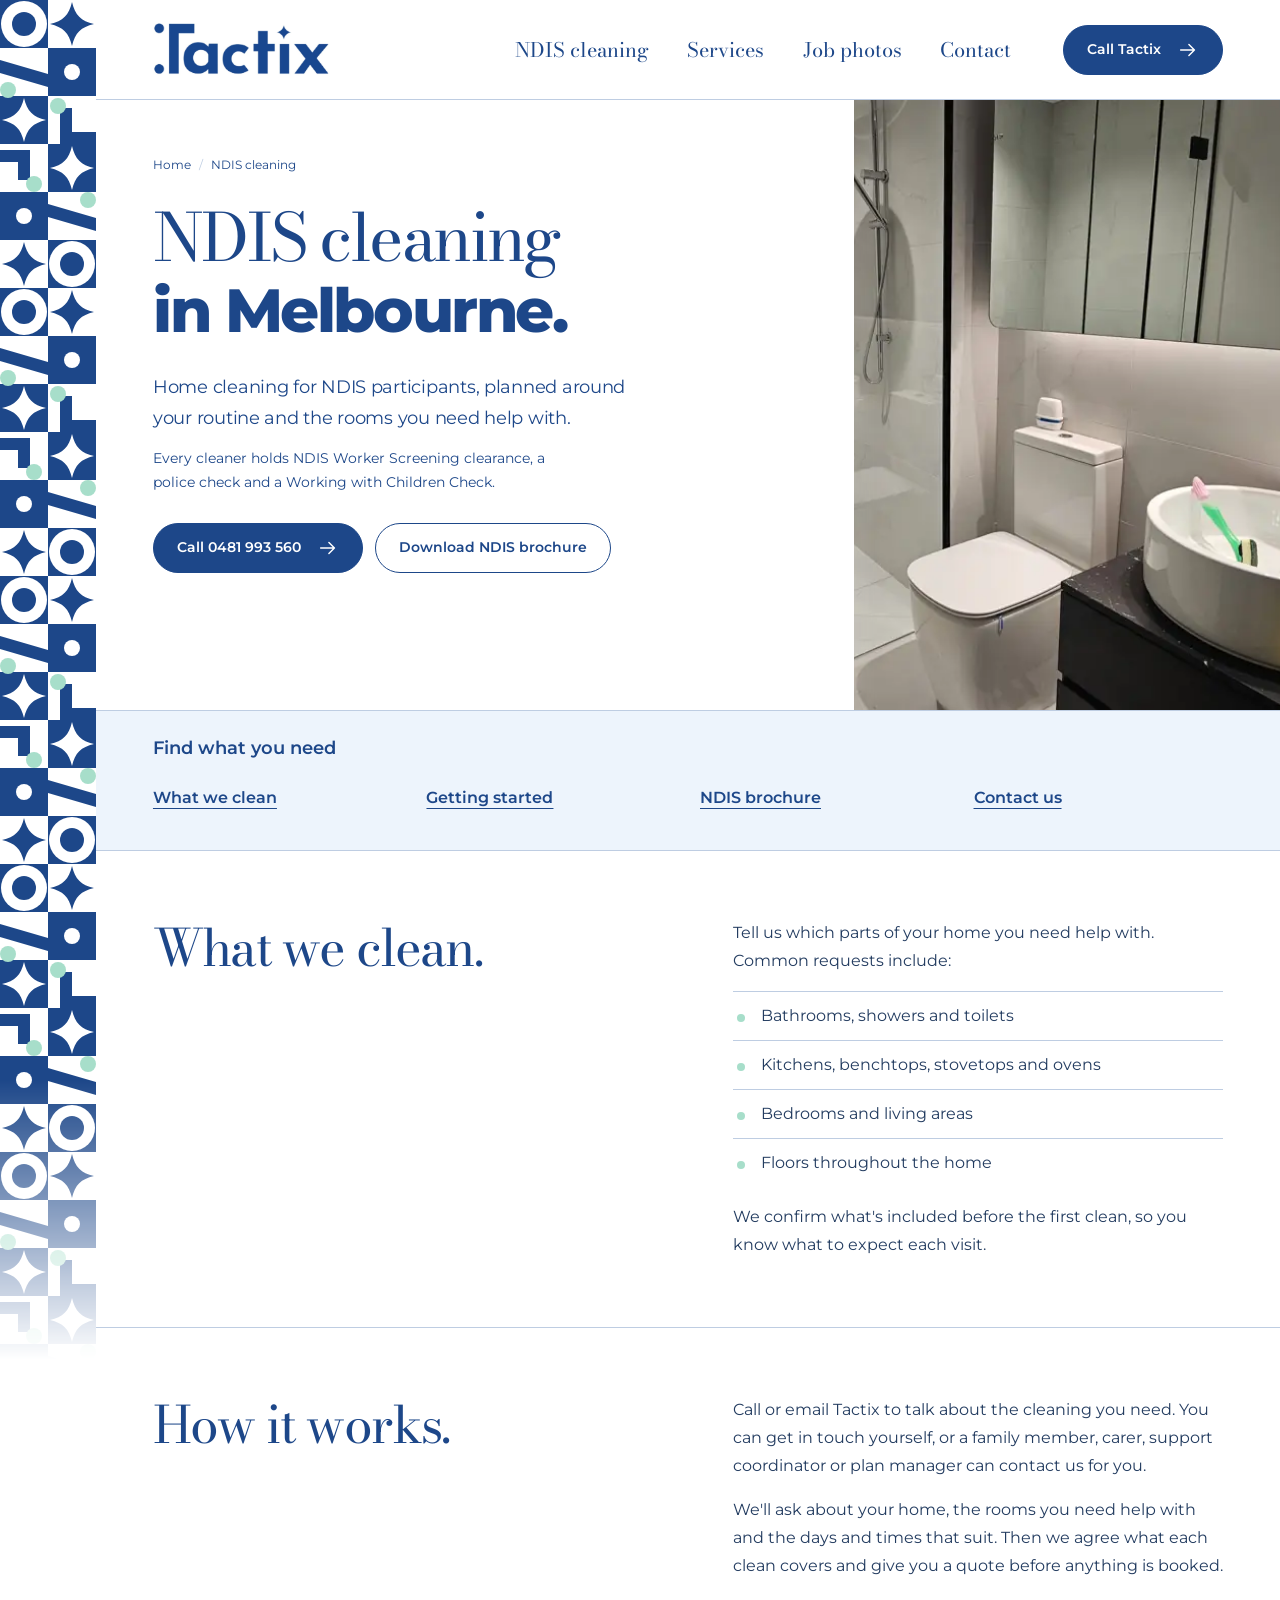
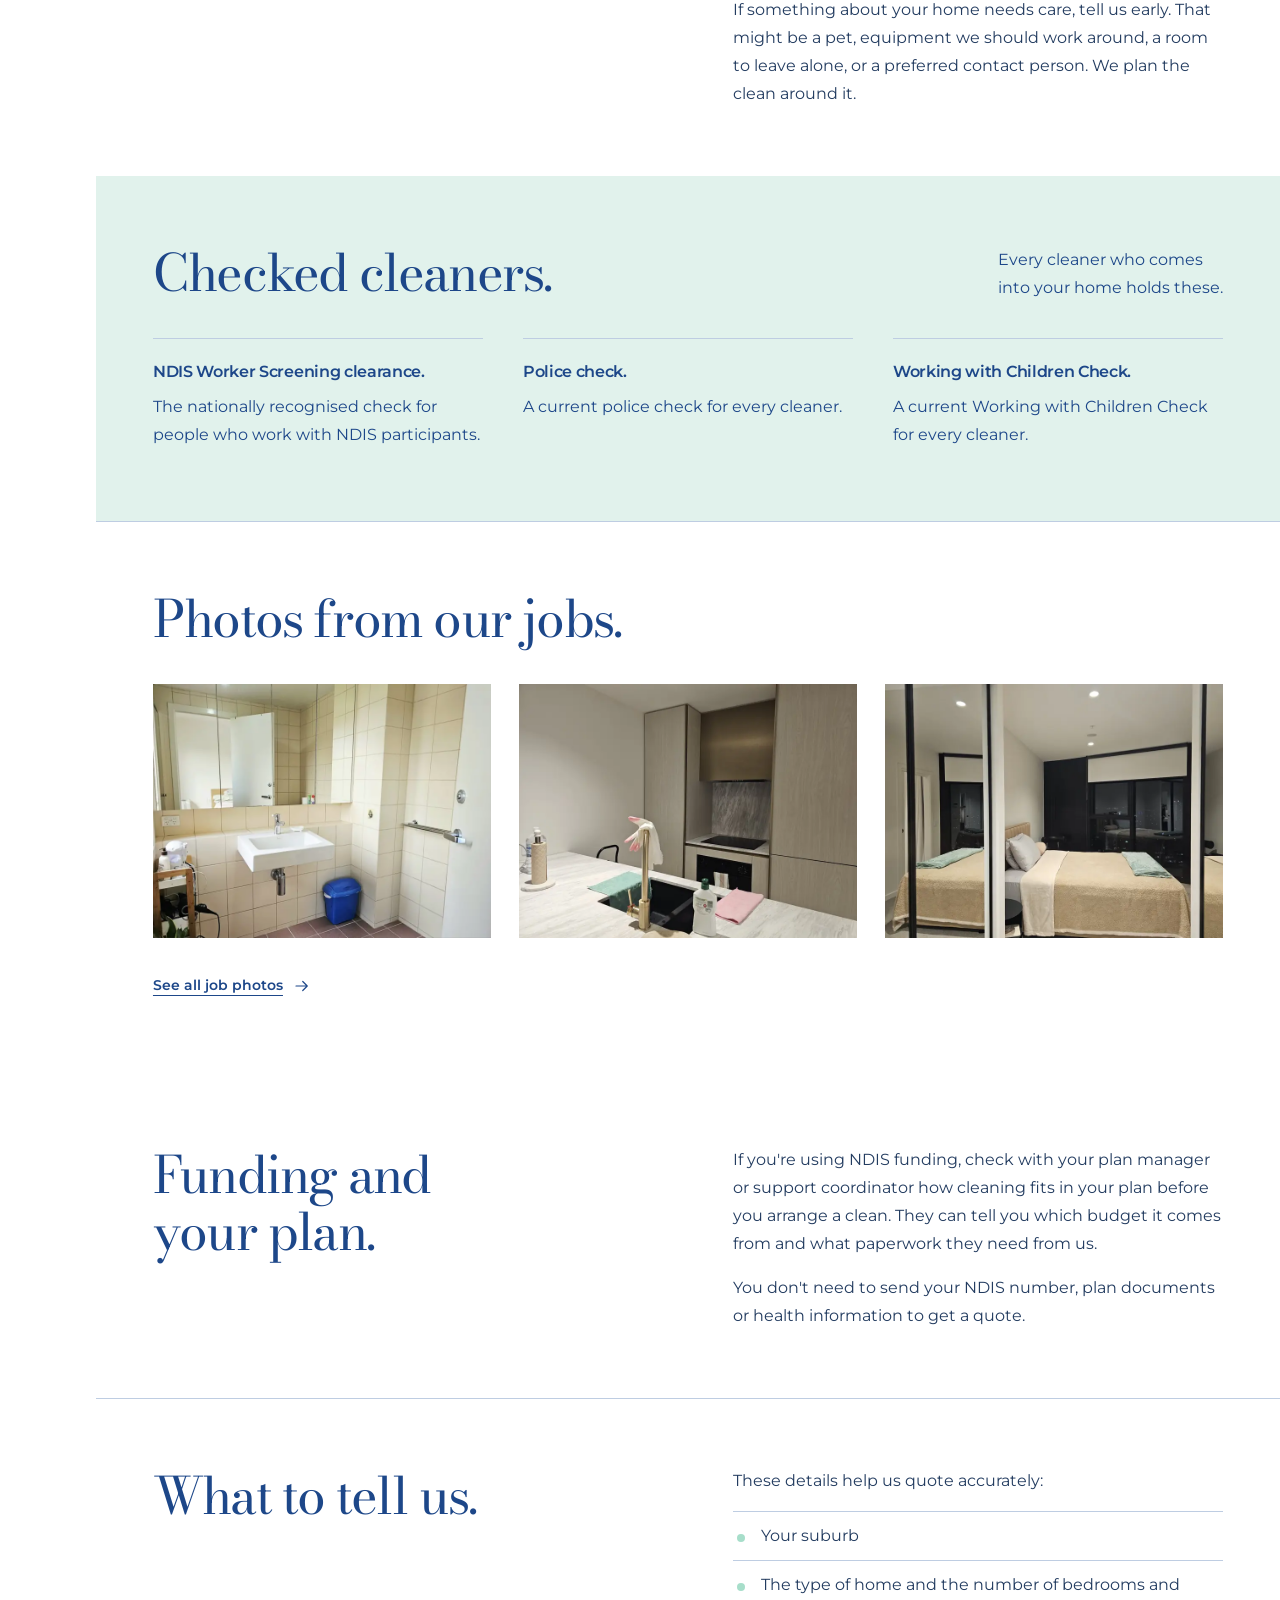
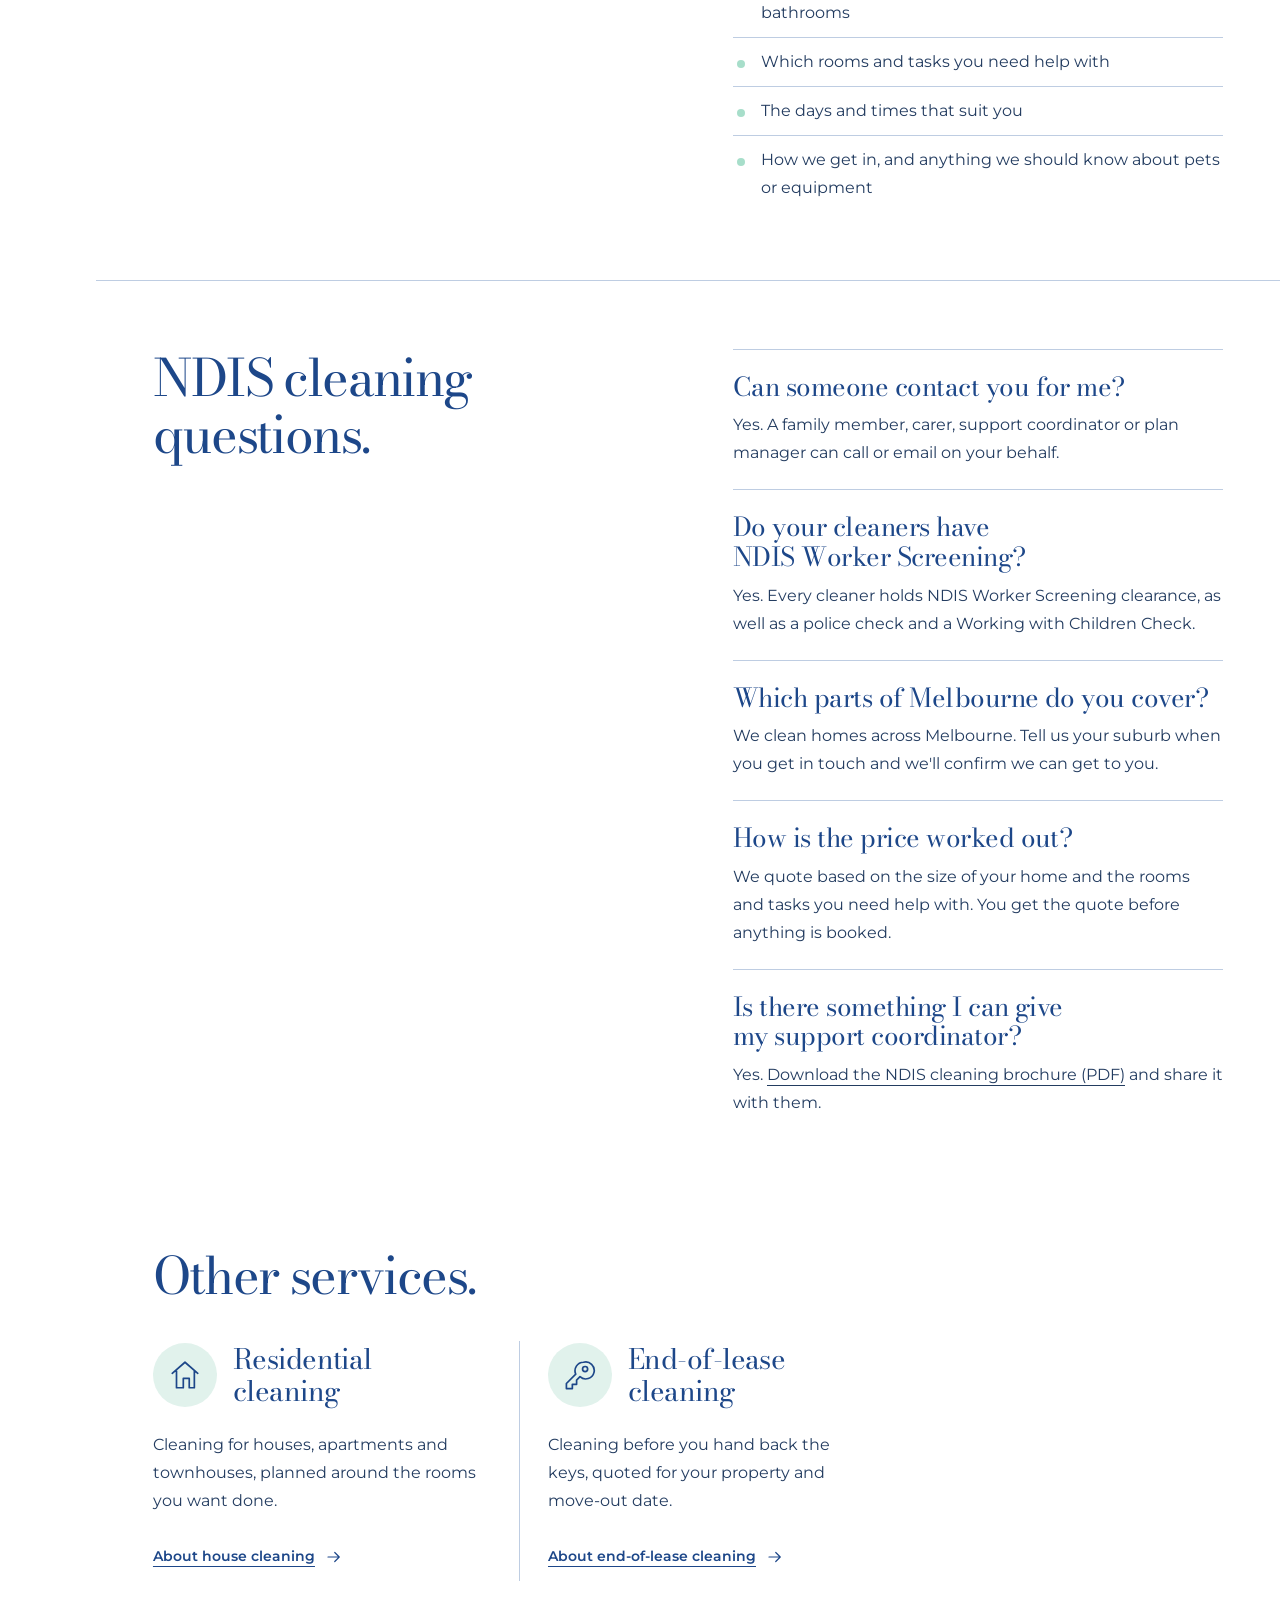
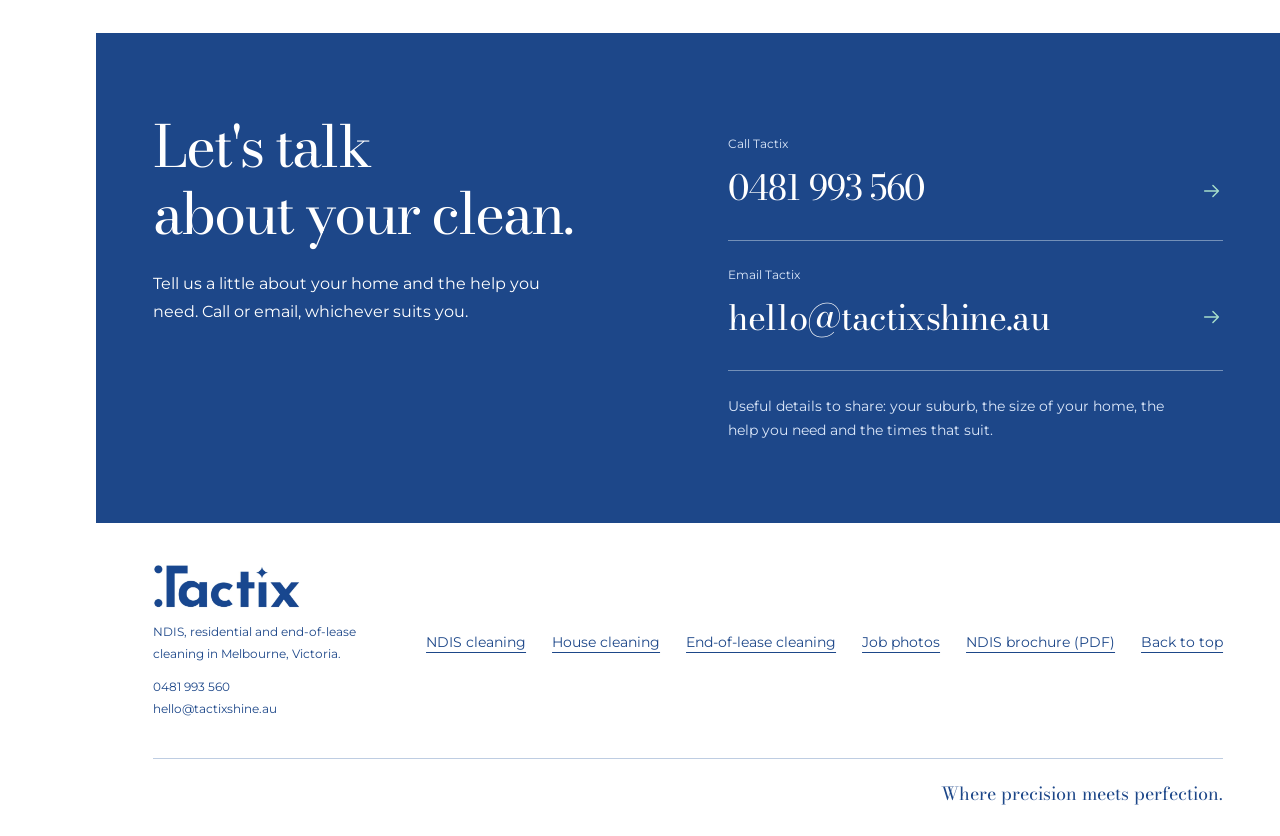
==== tactix-site/ndis-cleaning/index.html @ 80714e52 "intial commit of website build" ====
<!doctype html>
<html lang="en-AU">
<head>
  <meta charset="utf-8">
  <meta name="viewport" content="width=device-width, initial-scale=1">
  <title>NDIS cleaning services in Melbourne | Tactix</title>
  <meta name="description" content="Home cleaning for NDIS participants in Melbourne, planned around your routine. Every cleaner holds NDIS Worker Screening clearance. Call 0481 993 560.">
  <link rel="canonical" href="https://tactixshine.au/ndis-cleaning/">
  <meta name="theme-color" content="#1d4789">
  <link rel="icon" href="../assets/favicon.svg" type="image/svg+xml">
  <meta property="og:type" content="website">
  <meta property="og:site_name" content="Tactix">
  <meta property="og:locale" content="en_AU">
  <meta property="og:url" content="https://tactixshine.au/ndis-cleaning/">
  <meta property="og:title" content="NDIS cleaning services in Melbourne | Tactix">
  <meta property="og:description" content="Home cleaning for NDIS participants in Melbourne by cleaners with NDIS Worker Screening clearance.">
  <meta property="og:image" content="https://tactixshine.au/assets/og-image.jpg">
  <meta property="og:image:width" content="1200">
  <meta property="og:image:height" content="630">
  <meta property="og:image:alt" content="Bright living room with a cream sofa and a blue cushion">
  <meta name="twitter:card" content="summary_large_image">
  <link rel="stylesheet" href="../styles.css">
  <script type="application/ld+json">
  {
    "@context": "https://schema.org",
    "@graph": [
      {
        "@type": "Service",
        "@id": "https://tactixshine.au/ndis-cleaning/#service",
        "name": "NDIS cleaning",
        "serviceType": "NDIS cleaning",
        "description": "Home cleaning for NDIS participants in Melbourne, planned around the participant's routine.",
        "url": "https://tactixshine.au/ndis-cleaning/",
        "areaServed": {"@type": "City", "name": "Melbourne", "sameAs": "https://en.wikipedia.org/wiki/Melbourne"},
        "provider": {
          "@type": "LocalBusiness",
          "@id": "https://tactixshine.au/#business",
          "name": "Tactix",
          "url": "https://tactixshine.au/",
          "telephone": "+61481993560",
          "address": {"@type": "PostalAddress", "addressLocality": "Melbourne", "addressRegion": "VIC", "addressCountry": "AU"}
        }
      },
      {
        "@type": "BreadcrumbList",
        "itemListElement": [
          {"@type": "ListItem", "position": 1, "name": "Home", "item": "https://tactixshine.au/"},
          {"@type": "ListItem", "position": 2, "name": "NDIS cleaning", "item": "https://tactixshine.au/ndis-cleaning/"}
        ]
      }
    ]
  }
  </script>
</head>
<body>
  <a class="skip-link" href="#main">Skip to content</a>
  <svg class="svg-defs" xmlns="http://www.w3.org/2000/svg" aria-hidden="true">
    <symbol id="arrow" viewBox="0 0 24 24"><path d="M4 12h15m-6-6 6 6-6 6"/></symbol>
    <symbol id="home" viewBox="0 0 40 40"><path d="m5 18 15-13 15 13M10 15v20h8V24h7v11h6V15"/></symbol>
    <symbol id="key" viewBox="0 0 40 40"><path d="M24 5a10 10 0 0 0-9 14L4 30v6h7v-5h5v-5l4-4A10 10 0 1 0 24 5Z"/><circle cx="26" cy="13" r="3"/></symbol>
    <symbol id="spark" viewBox="0 0 48 48"><path d="M24 1C28 15 33 20 47 24C33 28 28 33 24 47C20 33 15 28 1 24C15 20 20 15 24 1Z"/></symbol>
  </svg>
  <div class="page-shell" id="top">
    <div class="brand-rail" aria-hidden="true"></div>
    <header class="site-header">
      <a class="brand" href="../" aria-label="Tactix home"><img src="../assets/brand-card.jpeg" alt="" width="2048" height="1262"></a>
      <nav class="site-nav" aria-label="Main navigation">
        <a href="./" aria-current="page">NDIS<span class="nav-long"> cleaning</span></a><a href="../#services">Services</a><a href="../gallery/">Job photos</a><a href="#contact">Contact</a>
      </nav>
      <a class="button header-call" href="tel:+61481993560" aria-label="Call Tactix on 0481 993 560"><span>Call<span class="call-long"> Tactix</span></span> <svg class="arrow" aria-hidden="true"><use href="#arrow"/></svg></a>
      <details class="mobile-nav">
        <summary>Menu</summary>
        <nav class="mobile-links" aria-label="Mobile navigation">
        <a href="./" aria-current="page">NDIS cleaning</a><a href="../#services">Services</a><a href="../gallery/">Job photos</a><a href="#contact">Contact</a>
      </nav>
      </details>
    </header>
    <div class="mobile-pattern" aria-hidden="true"></div>
    <main id="main" tabindex="-1">
      <section class="hero" aria-labelledby="hero-title">
        <div class="hero-copy">
          <nav class="breadcrumbs" aria-label="Breadcrumb"><ol><li><a href="../">Home</a></li><li aria-current="page">NDIS cleaning</li></ol></nav>
          <h1 id="hero-title"><span>NDIS cleaning</span><strong>in Melbourne.</strong></h1>
          <p class="hero-description">Home cleaning for NDIS participants, planned around your routine and the rooms you need help with.</p>
          <p class="hero-note">Every cleaner holds NDIS Worker Screening clearance, a police check and a Working with Children Check.</p>
          <div class="hero-actions">
            <a class="button" href="tel:+61481993560">Call 0481 993 560 <svg class="arrow" aria-hidden="true"><use href="#arrow"/></svg></a>
            <a class="button button-outline" href="tactix-ndis-cleaning-brochure.pdf" download="Tactix-NDIS-cleaning-brochure.pdf">Download NDIS brochure</a>
          </div>
        </div>
        <div class="hero-image"><img src="../assets/jobs/bathroom-shower-toilet-1600.webp" srcset="../assets/jobs/bathroom-shower-toilet-800.webp 800w, ../assets/jobs/bathroom-shower-toilet-1600.webp 1600w" sizes="(max-width: 768px) 100vw, 60vw" alt="Bathroom with a glass shower, toilet and round basin after a Tactix clean" width="1600" height="1200" fetchpriority="high"></div>
      </section>

      <nav class="page-links section-pad" aria-labelledby="page-links-title">
        <h2 id="page-links-title">Find what you need</h2>
        <ul><li><a href="#help-title">What we clean</a></li><li><a href="#how-title">Getting started</a></li><li><a href="tactix-ndis-cleaning-brochure.pdf" download="Tactix-NDIS-cleaning-brochure.pdf">NDIS brochure</a></li><li><a href="#contact">Contact us</a></li></ul>
      </nav>

      <section class="split section-pad" aria-labelledby="help-title">
        <h2 id="help-title">What we clean.</h2>
        <div class="prose">
          <p>Tell us which parts of your home you need help with. Common requests include:</p>
          <ul>
            <li>Bathrooms, showers and toilets</li>
            <li>Kitchens, benchtops, stovetops and ovens</li>
            <li>Bedrooms and living areas</li>
            <li>Floors throughout the home</li>
          </ul>
          <p>We confirm what's included before the first clean, so you know what to expect each visit.</p>
        </div>
      </section>

      <section class="split section-pad" aria-labelledby="how-title">
        <h2 id="how-title">How it works.</h2>
        <div class="prose">
          <p>Call or email Tactix to talk about the cleaning you need. You can get in touch yourself, or a family member, carer, support coordinator or plan manager can contact us for you.</p>
          <p>We'll ask about your home, the rooms you need help with and the days and times that suit. Then we agree what each clean covers and give you a quote before anything is booked.</p>
          <p>If something about your home needs care, tell us early. That might be a pet, equipment we should work around, a room to leave alone, or a preferred contact person. We plan the clean around it.</p>
        </div>
      </section>

      <section class="getting-started section-pad" aria-labelledby="checks-title">
        <div class="section-heading"><h2 id="checks-title">Checked cleaners.</h2><p>Every cleaner who comes<br class="desktop-break"> into your home holds these.</p></div>
        <ul class="steps steps-plain">
          <li><div><h3>NDIS Worker Screening clearance.</h3><p>The nationally recognised check for people who work with NDIS participants.</p></div></li>
          <li><div><h3>Police check.</h3><p>A current police check for every cleaner.</p></div></li>
          <li><div><h3>Working with Children Check.</h3><p>A current Working with Children Check for every cleaner.</p></div></li>
        </ul>
      </section>


      <section class="gallery section-pad" aria-labelledby="gallery-title">
        <h2 id="gallery-title">Photos from our jobs.</h2>
        <ul class="gallery-list">
          <li><figure><img src="../assets/jobs/bathroom-grab-rail-800.webp" alt="Bathroom basin, mirror cabinet and grab rail after a clean" width="800" height="578" loading="lazy"><figcaption class="visually-hidden">Bathroom with grab rail</figcaption></figure></li>
          <li><figure><img src="../assets/jobs/kitchen-benchtop-800.webp" alt="Kitchen benchtop, sink and cooktop after a clean" width="800" height="600" loading="lazy"><figcaption class="visually-hidden">Kitchen benchtop</figcaption></figure></li>
          <li><figure><img src="../assets/jobs/bedroom-800.webp" alt="Bedroom with a made bed and clear floor after a clean" width="800" height="600" loading="lazy"><figcaption class="visually-hidden">Bedroom</figcaption></figure></li>
        </ul>
        <a class="text-link" href="../gallery/">See all job photos <svg class="arrow" aria-hidden="true"><use href="#arrow"/></svg></a>
      </section>

      <section class="split section-pad" aria-labelledby="funding-title">
        <h2 id="funding-title">Funding and your plan.</h2>
        <div class="prose">
          <p>If you're using NDIS funding, check with your plan manager or support coordinator how cleaning fits in your plan before you arrange a clean. They can tell you which budget it comes from and what paperwork they need from us.</p>
          <p>You don't need to send your NDIS number, plan documents or health information to get a quote.</p>
        </div>
      </section>

      <section class="split section-pad" aria-labelledby="tell-title">
        <h2 id="tell-title">What to tell us.</h2>
        <div class="prose">
          <p>These details help us quote accurately:</p>
          <ul>
            <li>Your suburb</li>
            <li>The type of home and the number of bedrooms and bathrooms</li>
            <li>Which rooms and tasks you need help with</li>
            <li>The days and times that suit you</li>
            <li>How we get in, and anything we should know about pets or equipment</li>
          </ul>
        </div>
      </section>

      <section class="split section-pad" aria-labelledby="faq-title">
        <h2 id="faq-title">NDIS cleaning questions.</h2>
        <div class="approach-body">
          <div class="approach-point"><h3>Can someone contact you for me?</h3><p>Yes. A family member, carer, support coordinator or plan manager can call or email on your behalf.</p></div>
          <div class="approach-point"><h3>Do your cleaners have NDIS Worker Screening?</h3><p>Yes. Every cleaner holds NDIS Worker Screening clearance, as well as a police check and a Working with Children Check.</p></div>
          <div class="approach-point"><h3>Which parts of Melbourne do you cover?</h3><p>We clean homes across Melbourne. Tell us your suburb when you get in touch and we'll confirm we can get to you.</p></div>
          <div class="approach-point"><h3>How is the price worked out?</h3><p>We quote based on the size of your home and the rooms and tasks you need help with. You get the quote before anything is booked.</p></div>
          <div class="approach-point"><h3>Is there something I can give my support coordinator?</h3><p>Yes. <a href="tactix-ndis-cleaning-brochure.pdf">Download the NDIS cleaning brochure (PDF)</a> and share it with them.</p></div>
        </div>
      </section>

      <section class="services section-pad" aria-labelledby="other-title">
        <h2 id="other-title">Other services.</h2>
        <div class="service-list">
          <article class="service">
            <div class="service-heading"><span class="icon-disc"><svg aria-hidden="true"><use href="#home"/></svg></span><h3>Residential<br> cleaning</h3></div>
            <p>Cleaning for houses, apartments and townhouses, planned around the rooms you want done.</p>
            <a class="text-link" href="../house-cleaning/">About house cleaning <svg class="arrow" aria-hidden="true"><use href="#arrow"/></svg></a>
          </article>
          <article class="service">
            <div class="service-heading"><span class="icon-disc"><svg aria-hidden="true"><use href="#key"/></svg></span><h3>End-of-lease<br> cleaning</h3></div>
            <p>Cleaning before you hand back the keys, quoted for your property and move-out date.</p>
            <a class="text-link" href="../end-of-lease-cleaning/">About end-of-lease cleaning <svg class="arrow" aria-hidden="true"><use href="#arrow"/></svg></a>
          </article>
        </div>
      </section>

      <section class="contact section-pad" id="contact" aria-labelledby="contact-title">
        <div class="contact-copy"><h2 id="contact-title">Let's talk<br>about your clean.</h2><p>Tell us a little about your home and the help you need. Call or email, whichever suits you.</p></div>
        <div class="contact-options">
          <a class="contact-method" href="tel:+61481993560"><span>Call Tactix</span><strong>0481 993 560</strong><svg class="arrow" aria-hidden="true"><use href="#arrow"/></svg></a>
          <a class="contact-method" href="mailto:hello@tactixshine.au"><span>Email Tactix</span><strong>hello@tactixshine.au</strong><svg class="arrow" aria-hidden="true"><use href="#arrow"/></svg></a>
          <p class="contact-help">Useful details to share: your suburb, the size of your home, the help you need and the times that suit.</p>
        </div>
      </section>
    </main>
    <footer class="site-footer section-pad">
      <div><a class="brand footer-brand" href="../" aria-label="Tactix home"><img src="../assets/brand-card.jpeg" alt="" width="2048" height="1262" loading="lazy"></a><p>NDIS, residential and end-of-lease cleaning in Melbourne, Victoria.</p><p><a href="tel:+61481993560">0481 993 560</a><br><a href="mailto:hello@tactixshine.au">hello@tactixshine.au</a></p></div>
      <nav class="footer-links" aria-label="Footer"><a href="./">NDIS cleaning</a><a href="../house-cleaning/">House cleaning</a><a href="../end-of-lease-cleaning/">End-of-lease cleaning</a><a href="../gallery/">Job photos</a><a href="tactix-ndis-cleaning-brochure.pdf">NDIS brochure (PDF)</a><a href="#top">Back to top</a></nav>
      <p class="footer-signoff">Where precision meets perfection.</p>
    </footer>
  </div>
</body>
</html>
---- tactix-site/styles.css ----
@font-face{font-family:Bodoni;src:url('assets/bodoni-regular.woff2') format('woff2');font-style:normal;font-weight:400;font-display:swap}
@font-face{font-family:Montserrat;src:url('assets/montserrat-regular.woff2') format('woff2');font-style:normal;font-weight:400;font-display:swap}
@font-face{font-family:Montserrat;src:url('assets/montserrat-semibold.woff2') format('woff2');font-style:normal;font-weight:600;font-display:swap}
@font-face{font-family:Montserrat;src:url('assets/montserrat-extrabold.woff2') format('woff2');font-style:normal;font-weight:800;font-display:swap}

:root{--blue:#1d4789;--blue-dark:#12366d;--mint:#a7deca;--mint-pale:#e1f2ec;--sky:#edf4fc;--ink:#233c60;--line:#becde2;--white:#fff;--sans:Montserrat,Arial,sans-serif;--serif:Bodoni,Georgia,serif;--rail:96px;--gutter:clamp(32px,4.45vw,72px)}
*{box-sizing:border-box}
html{scroll-behavior:smooth;scrollbar-color:var(--blue) var(--sky)}
body{margin:0;background:var(--white);color:var(--blue);font-family:var(--sans);font-size:16px;line-height:1.65;-webkit-font-smoothing:antialiased}
::selection{background:var(--mint);color:var(--blue-dark)}
a{color:inherit;text-underline-offset:5px}
button,a{-webkit-tap-highlight-color:transparent}
a:focus-visible,button:focus-visible,summary:focus-visible{outline:3px solid var(--blue);outline-offset:5px}
img{display:block;max-width:100%}
h1,h2,h3,p{margin:0}
h1,h2,h3{text-wrap:balance}
h2{font-family:var(--serif);font-size:clamp(38px,4vw,58px);font-weight:400;line-height:1.13;letter-spacing:-.035em}
h3{font-family:var(--serif);font-size:28px;font-weight:400;line-height:1.14;letter-spacing:-.02em}
svg{display:block}
.svg-defs{position:absolute;width:0;height:0;overflow:hidden}
.skip-link{position:fixed;top:-100px;left:16px;z-index:10;padding:12px 20px;background:var(--blue);color:white}
.skip-link:focus{top:12px}
.page-shell{position:relative;max-width:1680px;margin-inline:auto;padding-left:var(--rail)}
.brand-rail{position:absolute;top:0;left:0;bottom:0;width:var(--rail);background:url('assets/tiles.svg') top left/96px 288px repeat-y;mask-image:linear-gradient(#000 0 1080px,transparent 1360px);pointer-events:none}
.site-header{display:flex;align-items:center;gap:32px;min-height:100px;padding:22px var(--gutter);border-bottom:1px solid var(--line)}
/* Original supplied artwork, cropped with CSS. Replace with the master SVG when available. */
.brand{position:relative;display:block;width:178px;aspect-ratio:3.36;overflow:hidden;flex:none;background:white}
.brand img{position:absolute;width:193.2%;max-width:none;height:auto;left:-35.8%;top:-57.1%}
.site-nav{display:flex;align-items:center;justify-content:center;gap:clamp(20px,3vw,48px);margin-left:auto}
.site-nav a{font-family:var(--serif);font-size:20px;text-decoration:none;white-space:nowrap;padding-block:8px}
.site-nav a:hover,.footer-links a:hover{text-decoration:underline}
.button{min-height:52px;display:inline-flex;align-items:center;justify-content:center;gap:16px;padding:13px 23px;border:1px solid var(--blue);border-radius:40px;color:var(--white);background:var(--blue);font-size:13px;line-height:1.4;font-weight:600;text-decoration:none;transition:background-color .18s,color .18s}
.button:hover{background:var(--blue-dark);border-color:var(--blue-dark)}
.button-outline{background:white;color:var(--blue)}
.button-outline:hover{background:var(--sky);color:var(--blue)}
.header-call{margin-left:20px;min-width:150px}
.arrow{height:22px;width:22px;fill:none;stroke:currentColor;stroke-width:1.6;stroke-linecap:round;stroke-linejoin:round;flex:none}
.mobile-pattern,.mobile-nav{display:none}
.hero{position:relative;min-height:610px;border-bottom:1px solid var(--line);isolation:isolate;overflow:hidden}
.hero-copy{position:relative;z-index:1;padding:55px 0 57px var(--gutter);width:64%;}
.hero h1{font-family:var(--serif);font-weight:400;font-size:clamp(52px,5.15vw,76px);line-height:1.06;letter-spacing:-.04em}
.hero h1 span{display:block;white-space:nowrap}
.hero h1 strong{display:block;font-family:var(--sans);font-size:.92em;font-weight:800;line-height:1.06;letter-spacing:-.04em;margin-top:5px}
.hero-description{font-family:var(--serif);font-size:26px;line-height:1.3;max-width:440px;margin-top:30px;letter-spacing:-.015em}
.hero h1 .kicker{font-family:var(--sans);font-size:13px;font-weight:600;line-height:1.5;letter-spacing:0;white-space:normal;margin-bottom:20px}
.breadcrumbs{font-size:12px;margin-bottom:28px}
.breadcrumbs ol{display:flex;flex-wrap:wrap;gap:8px;list-style:none;margin:0;padding:0}
.breadcrumbs li+li:before{content:"/";margin-right:8px;color:var(--line)}
.breadcrumbs a{text-decoration:none}.breadcrumbs a:hover{text-decoration:underline}
.hero-note{font-size:12px;font-weight:600;margin-top:14px;max-width:48ch}
.hero-actions{display:flex;flex-wrap:wrap;gap:12px;margin-top:28px}
.hero-image{position:absolute;inset:0 0 0 auto;width:60%;z-index:-1;mask-image:linear-gradient(to right,transparent 0%,#000 43%)}
.hero-image img{height:100%;width:100%;object-fit:cover;object-position:65% center}
.section-pad{padding:68px var(--gutter)}
section[id]{scroll-margin-top:28px}
.services{background:white;padding-top:40px;padding-bottom:52px}
.service-list{display:grid;grid-template-columns:repeat(3,minmax(0,1fr));margin-top:36px;gap:28px}
.service+.service{border-left:1px solid var(--line);padding-left:28px}
.service-heading{display:flex;align-items:center;gap:16px;min-height:68px;margin-bottom:22px}
.icon-disc{display:grid;place-items:center;flex:none;width:64px;height:64px;border-radius:50%;background:var(--mint-pale)}
.icon-disc svg{width:34px;height:34px;fill:none;stroke:var(--blue);stroke-width:2;stroke-linejoin:round;stroke-linecap:round}
.service p{font-size:14px;line-height:1.7;color:var(--ink);max-width:32ch}
.text-link{display:inline-flex;align-items:center;gap:10px;min-height:44px;margin-top:18px;font-size:12px;font-weight:600;text-decoration:none}
.text-link:hover{text-decoration:underline}
.text-link .arrow{width:18px}
.gallery{border-top:1px solid var(--line)}
.gallery-list{display:grid;grid-template-columns:repeat(3,minmax(0,1fr));gap:28px;margin:36px 0 0;padding:0;list-style:none}
.gallery-list figure{margin:0}
.gallery-list img{width:100%;height:auto;aspect-ratio:4/3;object-fit:cover;background:var(--sky)}
.gallery .text-link{margin-top:24px}
.page-intro{border-bottom:1px solid var(--line)}
.page-intro h1{font:400 clamp(44px,5vw,72px)/1.06 var(--serif);letter-spacing:-.04em}
.page-intro p{font:400 clamp(20px,1.8vw,26px)/1.35 var(--serif);max-width:36ch;margin-top:24px}
.gallery-group+.gallery-group{border-top:1px solid var(--line)}
.eyebrow{font:600 11px/1.5 var(--sans);letter-spacing:.09em;text-transform:uppercase;margin-bottom:16px}
.work-heading{display:block}
.work-heading h2{max-width:none}
.work-selection{grid-template-columns:7fr 5fr;gap:64px 44px;margin-top:44px}
.work-selection>li:nth-child(2){padding-top:100px}
.work-selection>li:nth-child(2) img{aspect-ratio:1/1}
.work-selection>li:last-child{grid-column:1/-1}
.work-selection>li:last-child figure{display:block}
.work-selection>li:last-child img{height:auto;aspect-ratio:16/9}
.work-footer{display:flex;justify-content:space-between;align-items:center;gap:32px;border-bottom:1px solid var(--line);padding:24px 0}
.work-footer .text-link{margin:0;flex:none}
.page-intro .eyebrow{font:600 11px/1.5 var(--sans);margin-top:0;max-width:none}
.gallery-jump{display:flex;flex-wrap:wrap;gap:12px 40px;padding:16px var(--gutter);background:var(--sky)}
.gallery-jump a{display:inline-flex;align-items:center;min-height:44px;font-size:13px;font-weight:600;text-decoration:none}
.gallery-jump a:hover{text-decoration:underline}
.gallery-featured>li:first-child{grid-column:span 2;grid-row:span 2}
.gallery-featured>li:first-child figure{height:100%;display:grid;grid-template-rows:minmax(0,1fr)}
.gallery-featured>li:first-child img{min-height:0}
.gallery-featured>li:first-child img{height:100%;aspect-ratio:auto}
.gallery-extra{grid-template-columns:repeat(auto-fit,minmax(180px,1fr));margin-top:28px}
.gallery-extra>li:only-child{max-width:440px}
.brochure{display:flex;align-items:center;justify-content:space-between;gap:24px;padding-block:28px;background:#f0f6f3}
.brochure h2{font-size:30px;line-height:1.3;max-width:28ch}
.brochure-download{flex:none}
.visually-hidden{position:absolute;width:1px;height:1px;padding:0;margin:-1px;overflow:hidden;clip-path:inset(50%);white-space:nowrap;border:0}
.brand-statement{display:flex;justify-content:flex-end;align-items:center;gap:28px;background:var(--sky);padding:26px var(--gutter);font-family:var(--serif);font-size:25px;line-height:1.3}
.brand-statement:before{content:"";height:1px;width:88px;background:var(--blue);margin-right:4px}
.brand-statement svg{width:32px;height:32px;fill:var(--blue);flex:none}
.approach,.split{display:grid;grid-template-columns:1fr 1fr;gap:90px}
.approach{padding-top:104px;padding-bottom:96px}
.split+.split{border-top:1px solid var(--line)}
.prose p,.prose li{font-size:16px;line-height:1.8;color:var(--ink);max-width:60ch}
.prose p+p,.prose p+ul,.prose ul+p{margin-top:16px}
.prose ul{margin:0;padding:0;list-style:none}
.prose li{position:relative;padding:10px 0 10px 28px;border-top:1px solid var(--line)}
.prose li:before{content:"";position:absolute;left:4px;top:22px;width:8px;height:8px;border-radius:50%;background:var(--mint)}
.prose a{font-weight:600}
.prose .small{font-size:13px}
.approach h2{font-size:clamp(40px,4.4vw,64px)}
.serif-lead{margin-top:27px;font:400 25px/1.4 var(--serif)}
.approach-lead{font-size:17px;line-height:1.8;max-width:48ch;color:var(--ink);margin-bottom:32px}
.approach-point{border-top:1px solid var(--line);padding-block:22px}
.approach-point h3{font-size:26px;margin-bottom:10px}
.approach-point p{font-size:14px;color:var(--ink);max-width:52ch}
.getting-started{background:var(--mint-pale);padding-block:68px 72px}
.section-heading{display:flex;align-items:flex-end;gap:60px;justify-content:space-between}
.section-heading h2{max-width:650px}
.section-heading>p{font-size:13px;flex:none;line-height:1.8}
.steps{list-style:none;display:grid;grid-template-columns:repeat(3,minmax(0,1fr));padding:0;margin:46px 0 0;gap:40px}
.steps li{border-top:1px solid var(--line);padding-top:22px}
.step-number{display:block;font:400 28px/1 var(--serif);margin-bottom:21px}
.steps-plain{margin-top:36px}
.steps h3{font-family:var(--sans);font-size:16px;font-weight:600;line-height:1.4;letter-spacing:-.02em}
.steps p{font-size:13px;margin-top:10px;max-width:32ch}
.contact{display:grid;grid-template-columns:1fr 1fr;gap:80px;background:var(--blue);color:var(--white);padding-block:80px}
.contact h2{font-size:clamp(42px,4.5vw,64px);line-height:1.16}
.contact-copy p{font-size:14px;line-height:1.8;max-width:36ch;margin-top:24px}
.contact-options{padding-top:7px}
.contact-method{position:relative;display:block;padding:14px 35px 24px 0;border-bottom:1px solid #7390b8;text-decoration:none}
.contact-method+.contact-method{padding-top:24px}
.contact-method>span{display:block;font-size:12px;margin-bottom:5px;color:#dce8fa}
.contact-method strong{font-family:var(--serif);font-size:clamp(24px,2.7vw,38px);font-weight:400;letter-spacing:-.025em;overflow-wrap:anywhere}
.contact-method .arrow{position:absolute;right:0;top:50%;color:var(--mint)}
.contact-method:hover strong{text-decoration:underline;text-decoration-thickness:1px;text-underline-offset:7px}
.contact a:focus-visible{outline-color:var(--mint)}
.contact-help{font-size:12px;line-height:1.8;margin-top:24px;max-width:50ch;color:#dce8fa}
.site-footer{display:grid;grid-template-columns:1fr auto;gap:38px 60px;padding-top:42px;padding-bottom:28px;font-size:12px}
.footer-brand{width:148px}
.site-footer>div>p{margin-top:12px;line-height:1.8}
.site-footer>div>p a{text-decoration:none}.site-footer>div>p a:hover{text-decoration:underline}
.footer-links{display:flex;gap:26px;align-items:center;flex-wrap:wrap}
.footer-links a{display:inline-flex;align-items:center;min-height:44px;text-decoration:none}
.footer-signoff{grid-column:1/-1;border-top:1px solid var(--line);padding-top:20px;font-family:var(--serif);font-size:18px;text-align:right}

@media(min-width:769px) and (max-width:1199px){
  :root{--rail:64px;--gutter:32px}
  .brand-rail{background-size:64px 192px}
  .site-header{gap:20px;min-height:86px}.brand{width:146px}.site-nav{gap:18px}.nav-long{display:none}.site-nav a{font-size:18px}.header-call{margin-left:0;min-width:auto;padding-inline:18px}
  .hero{min-height:550px}.hero-copy{padding-top:52px;width:72%}.hero h1{font-size:clamp(47px,5.2vw,63px)}.hero-description{font-size:23px;max-width:380px}.hero-image{width:58%;mask-image:linear-gradient(to right,transparent,#000 60%)}
  .gallery-list{gap:20px}.service-list{gap:20px}.service+.service{padding-left:20px}.service-heading{gap:12px;flex-wrap:wrap}.service h3{font-size:26px}.icon-disc{width:52px;height:52px}.text-link{font-size:11px;gap:5px}
  .approach,.split{gap:44px}.section-heading{align-items:flex-start;flex-direction:column;gap:20px}.section-heading>p br{display:none}.contact{gap:40px}.footer-links{gap:16px}
}
@media(max-width:768px){
  :root{--rail:0px;--gutter:24px}
  .brand-rail{display:none}
  .nav-long{display:none}
  .site-header{display:grid;grid-template-columns:1fr auto;gap:12px;padding:16px var(--gutter) 10px;min-height:auto;border-bottom:0}
  .brand{width:152px}.header-call{grid-column:2;grid-row:1;margin:0;min-width:0;min-height:44px;padding:10px 17px;font-size:12px;gap:8px}.header-call .arrow{width:18px;height:18px}
  .site-nav{grid-column:1/-1;grid-row:2;margin:0;justify-content:space-between;gap:16px}.site-nav a{font-size:18px;min-height:44px;padding-block:5px;display:inline-flex;align-items:center}
  .mobile-pattern{display:block;height:20px;background:url('assets/tiles.svg') left top/48px 144px repeat-x;opacity:.95}
  .hero{min-height:0;overflow:visible}
  .hero-copy{width:100%;padding:34px var(--gutter) 30px}
  .hero h1{font-size:clamp(38px,7.5vw,58px);letter-spacing:-.04em;line-height:1.1;max-width:590px}.hero h1 span{white-space:normal}.hero h1 strong{font-size:1.02em;line-height:1.07;margin-top:8px;max-width:15ch}
  .desktop-break{display:none}
  .hero-description{font-size:22px;max-width:31ch;line-height:1.35;margin-top:24px}
  .hero-note{font-size:11px;margin-top:13px}.breadcrumbs{margin-bottom:22px}
  .hero-actions{gap:10px;margin-top:24px}.hero-actions .button{font-size:12px;padding-inline:20px}
  .hero-image{position:relative;inset:auto;width:100%;height:280px;mask-image:none;z-index:0}.hero-image img{object-position:66% 58%}
  .section-pad{padding:48px var(--gutter)}
  h2{font-size:38px;line-height:1.13;letter-spacing:-.035em}
  .services{padding-top:38px}.services h2{max-width:12ch}
  .service-list{grid-template-columns:1fr;gap:0;margin-top:28px}
  .gallery-list{grid-template-columns:1fr 1fr;gap:20px 14px;margin-top:28px}
  .gallery-list li:nth-child(odd):last-child{grid-column:1/-1}
  .page-intro p{max-width:30ch}
  .service+.service{border-left:0;border-top:1px solid var(--line);padding-left:0;padding-top:25px;margin-top:24px}
  .service-heading{margin-bottom:14px;min-height:58px;gap:18px}.service-heading br{display:none}.service-heading h3{font-size:27px;max-width:16ch}
  .icon-disc{width:56px;height:56px}.icon-disc svg{width:31px;height:31px}
  .service p{font-size:14px;max-width:50ch}.text-link{margin-top:9px;font-size:12px;min-height:44px}
  .brand-statement{padding:26px var(--gutter);gap:20px;justify-content:space-between;font-size:24px}.brand-statement span{max-width:20ch}.brand-statement:before{display:none}.brand-statement svg{width:30px;height:30px}
  .approach,.split{grid-template-columns:1fr;gap:24px}.approach{gap:30px;padding-block:58px 38px}.prose p,.prose li{font-size:15px}.approach h2{font-size:44px;line-height:1.08}.approach h2 br:nth-child(2){display:none}.serif-lead{font-size:23px;margin-top:20px}.serif-lead br{display:none}
  .approach-lead{font-size:15px;line-height:1.8;margin-bottom:24px}.approach-point{padding-block:20px}.approach-point h3{font-size:25px}.approach-point p{font-size:14px}
  .section-heading{display:block}.section-heading h2{max-width:13ch}.section-heading>p{font-size:14px;margin-top:20px;max-width:38ch}
  .steps{grid-template-columns:1fr;gap:22px;margin-top:30px}.steps li{display:grid;grid-template-columns:36px 1fr;gap:16px;padding-top:22px}.steps-plain li{display:block}.step-number{font-size:26px;margin:2px 0 0}.steps-plain{margin-top:36px}
.steps h3{font-size:15px}.steps p{font-size:13px;max-width:42ch}
  .contact{grid-template-columns:1fr;gap:30px;padding-block:50px}.contact h2{font-size:44px;line-height:1.14}.contact-copy p{margin-top:20px;max-width:40ch}.contact-options{padding-top:0}.contact-method strong{font-size:clamp(24px,6.8vw,34px)}.contact-method{padding-top:0}.contact-help{font-size:12px}
  .site-footer{grid-template-columns:1fr;gap:24px;padding-block:32px 24px}.footer-links{gap:8px 24px}.footer-signoff{text-align:left;font-size:17px}.footer-brand{width:145px}
}
@media(max-width:399px){
  :root{--gutter:20px}.site-nav{gap:10px}.site-nav a{font-size:16px}.brand{width:140px}.header-call{padding-inline:13px}.hero h1{font-size:38px}.hero-actions{display:grid;grid-template-columns:1fr}.hero-actions .button{width:100%}.hero-image{height:240px}.service-heading h3{font-size:26px}.contact-method strong{font-size:25px}
}
@media(max-width:1024px){
  .work-heading{gap:36px}.work-selection{gap:40px 28px}.work-selection>li:nth-child(2){padding-top:64px}.work-footer{align-items:flex-start;gap:12px;flex-direction:column}
}
@media(max-width:768px){
  .work-heading{grid-template-columns:1fr;gap:22px}.work-heading h2{max-width:16ch}
  .work-selection{grid-template-columns:1fr;gap:36px;margin-top:30px}.work-selection>li:nth-child(2){padding-top:0}.work-selection>li:nth-child(2) img{aspect-ratio:4/3}.work-selection>li:last-child figure{grid-template-columns:1fr}.work-selection>li:last-child img{aspect-ratio:4/3}.work-selection>li:last-child br{display:none}.work-footer{padding-block:22px}
  .gallery-jump{gap:4px 24px}.gallery-jump a{font-size:12px}.gallery-featured>li:first-child{grid-column:1/-1;grid-row:auto}.gallery-featured>li:first-child img{aspect-ratio:4/3;height:auto}.gallery-list.gallery-featured>li:nth-child(3){grid-column:auto}.gallery-extra{grid-template-columns:1fr 1fr}
  .brochure{align-items:flex-start;flex-direction:column;gap:20px;padding-block:24px}.brochure h2{font-size:28px}.brochure-download{width:100%}
}


/* Plain labels, comfortable reading text and large navigation targets. */
[id]{scroll-margin-top:24px}
.hero-copy{background:var(--white);padding-right:32px;min-height:inherit}
.hero h1 span{white-space:normal}
.hero-description{font:400 18px/1.7 var(--sans);max-width:42ch}
.hero-note{font-size:14px;line-height:1.7;font-weight:400}
.hero-eyebrow{margin-bottom:20px}
.service p,.approach-lead,.section-heading>p,.approach-point p,.steps p,.contact-copy p,.prose p,.prose li{font-size:16px;line-height:1.75}
.contact-help{font-size:14px;line-height:1.7}
.button,.text-link{font-size:14px;min-height:48px}
.text-link{text-decoration:underline;text-underline-offset:5px}
.footer-links a{min-height:48px;font-size:14px;text-decoration:underline}
.page-links{padding-block:24px 28px;background:var(--sky);border-bottom:1px solid var(--line)}
.page-links h2{font:600 18px/1.5 var(--sans);letter-spacing:0}
.page-links ul{display:grid;grid-template-columns:repeat(4,minmax(0,1fr));gap:12px 24px;list-style:none;margin:12px 0 0;padding:0}
.page-links a{display:flex;align-items:center;min-height:48px;font-size:16px;font-weight:600;text-decoration:underline}
.gallery-jump a{min-height:48px;font-size:16px;text-decoration:underline}
.skip-link:focus{outline:3px solid var(--mint);outline-offset:3px}
@media(min-width:769px) and (max-width:1199px){.site-header{gap:16px}.site-nav{gap:14px}.site-nav a{font-size:16px}.header-call{padding-inline:14px}.text-link{font-size:14px}}
@media(max-width:768px){
  .site-header{position:relative;display:flex;gap:8px;padding-block:12px;min-height:72px}
  .site-header .brand{width:clamp(104px,32vw,128px)}
  .site-nav{display:none}
  .header-call{margin-left:auto;padding-inline:16px;font-size:14px;min-height:48px}
  .header-call .call-long,.header-call .arrow{display:none}
  .mobile-nav{display:block}
  .mobile-nav summary{min-height:48px;padding:11px 12px;border:1px solid var(--blue);border-radius:28px;cursor:pointer;font-size:14px;font-weight:600;line-height:24px}
  .mobile-nav[open] summary{background:var(--sky)}
  .mobile-nav:not([open]) .mobile-links{display:none}
  .mobile-links{position:absolute;z-index:5;top:100%;left:var(--gutter);right:var(--gutter);padding:12px 20px;background:white;border:1px solid var(--line);box-shadow:0 8px 16px #233c6014}
  .mobile-links a{display:flex;align-items:center;min-height:48px;font-size:16px;font-weight:600;text-decoration:none}
  .mobile-links a+a{border-top:1px solid var(--line)}
  .mobile-links a:hover{text-decoration:underline}
  .mobile-links a[aria-current="page"]{text-decoration:underline}
  .hero-copy{padding-right:var(--gutter)}.hero-description{font-size:17px;line-height:1.7}.hero-actions .button{font-size:14px;min-height:48px}
  .hero-note{font-size:14px}.page-links ul{grid-template-columns:1fr 1fr;gap:4px 16px}
  .gallery-list,.gallery-extra{grid-template-columns:1fr}.gallery-featured>li:first-child{grid-column:1;grid-row:auto}.gallery-featured>li:first-child img{height:auto}.gallery-list img{aspect-ratio:auto;height:auto}
  .work-selection>li:last-child img,.work-selection>li:nth-child(2) img{aspect-ratio:4/3}.gallery-jump{gap:4px 20px}
}
@media(prefers-reduced-motion:reduce){html{scroll-behavior:auto}*{animation:none!important;transition:none!important}}
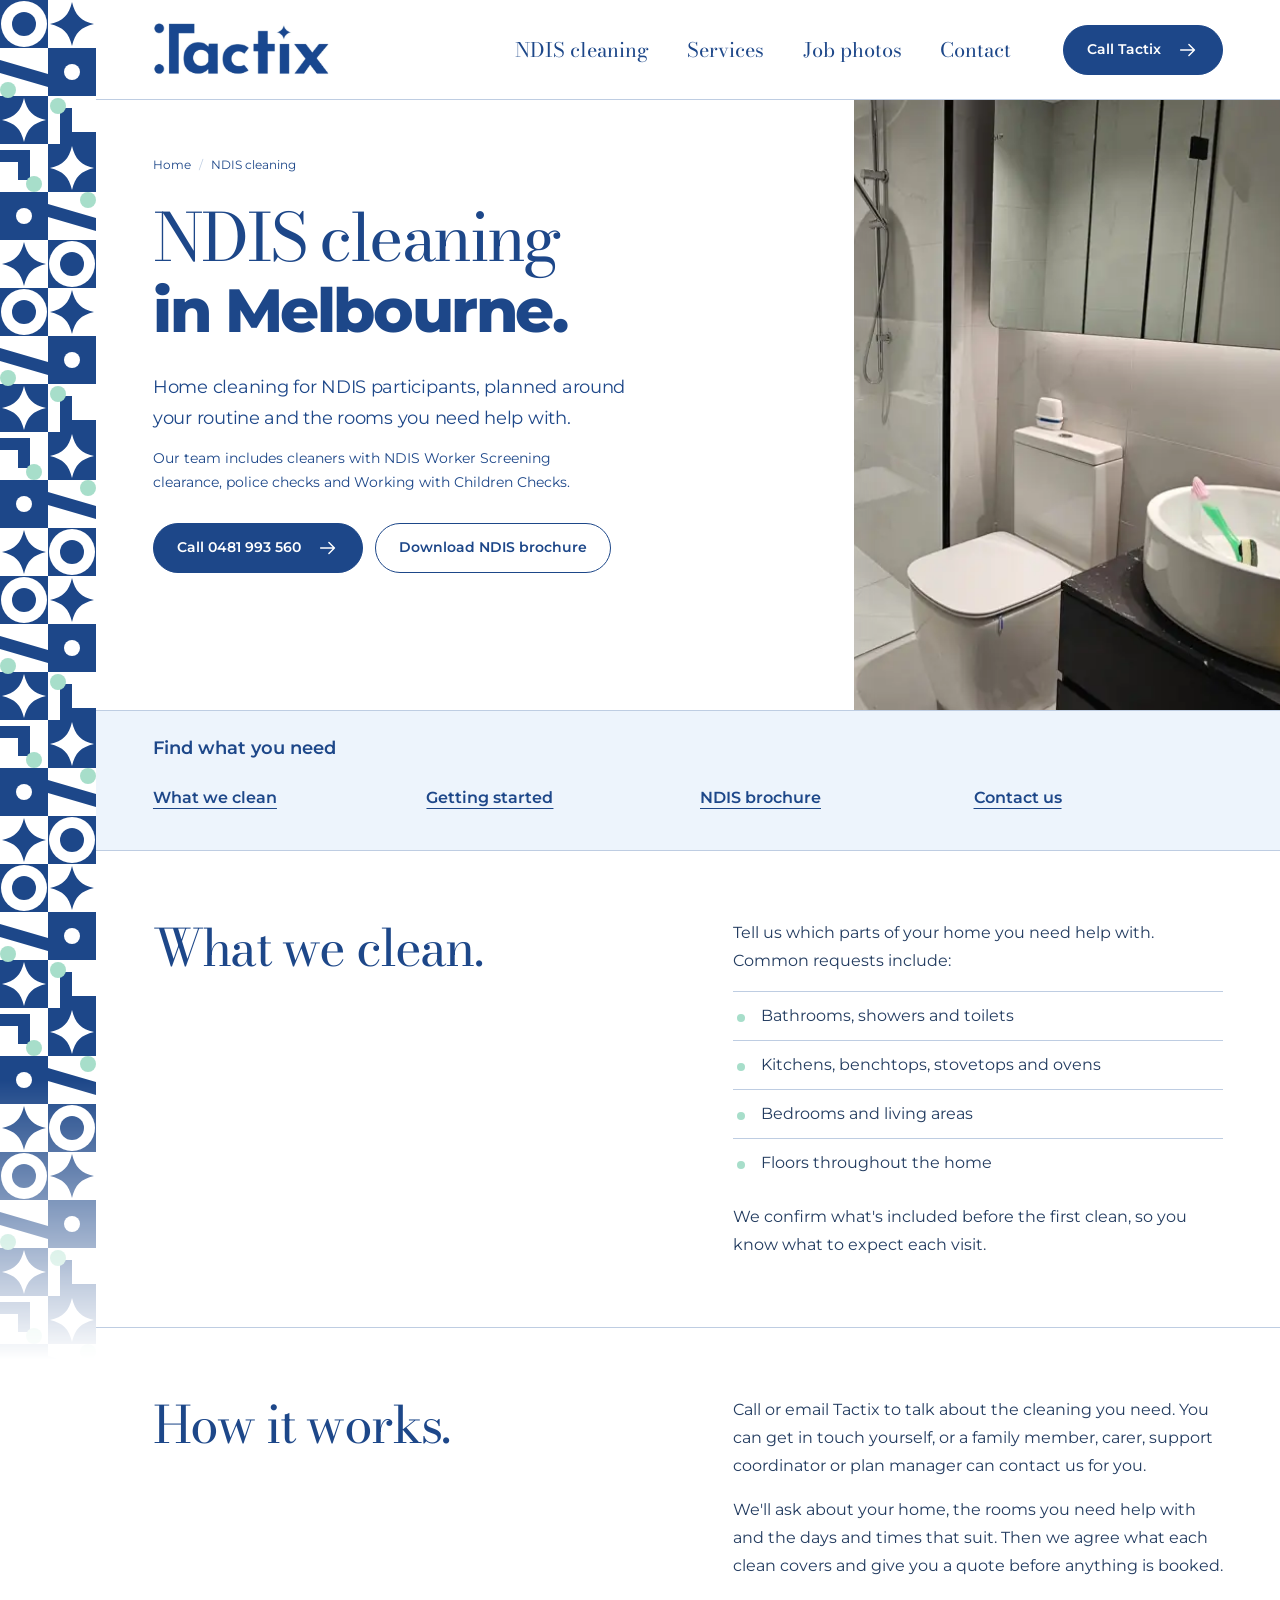
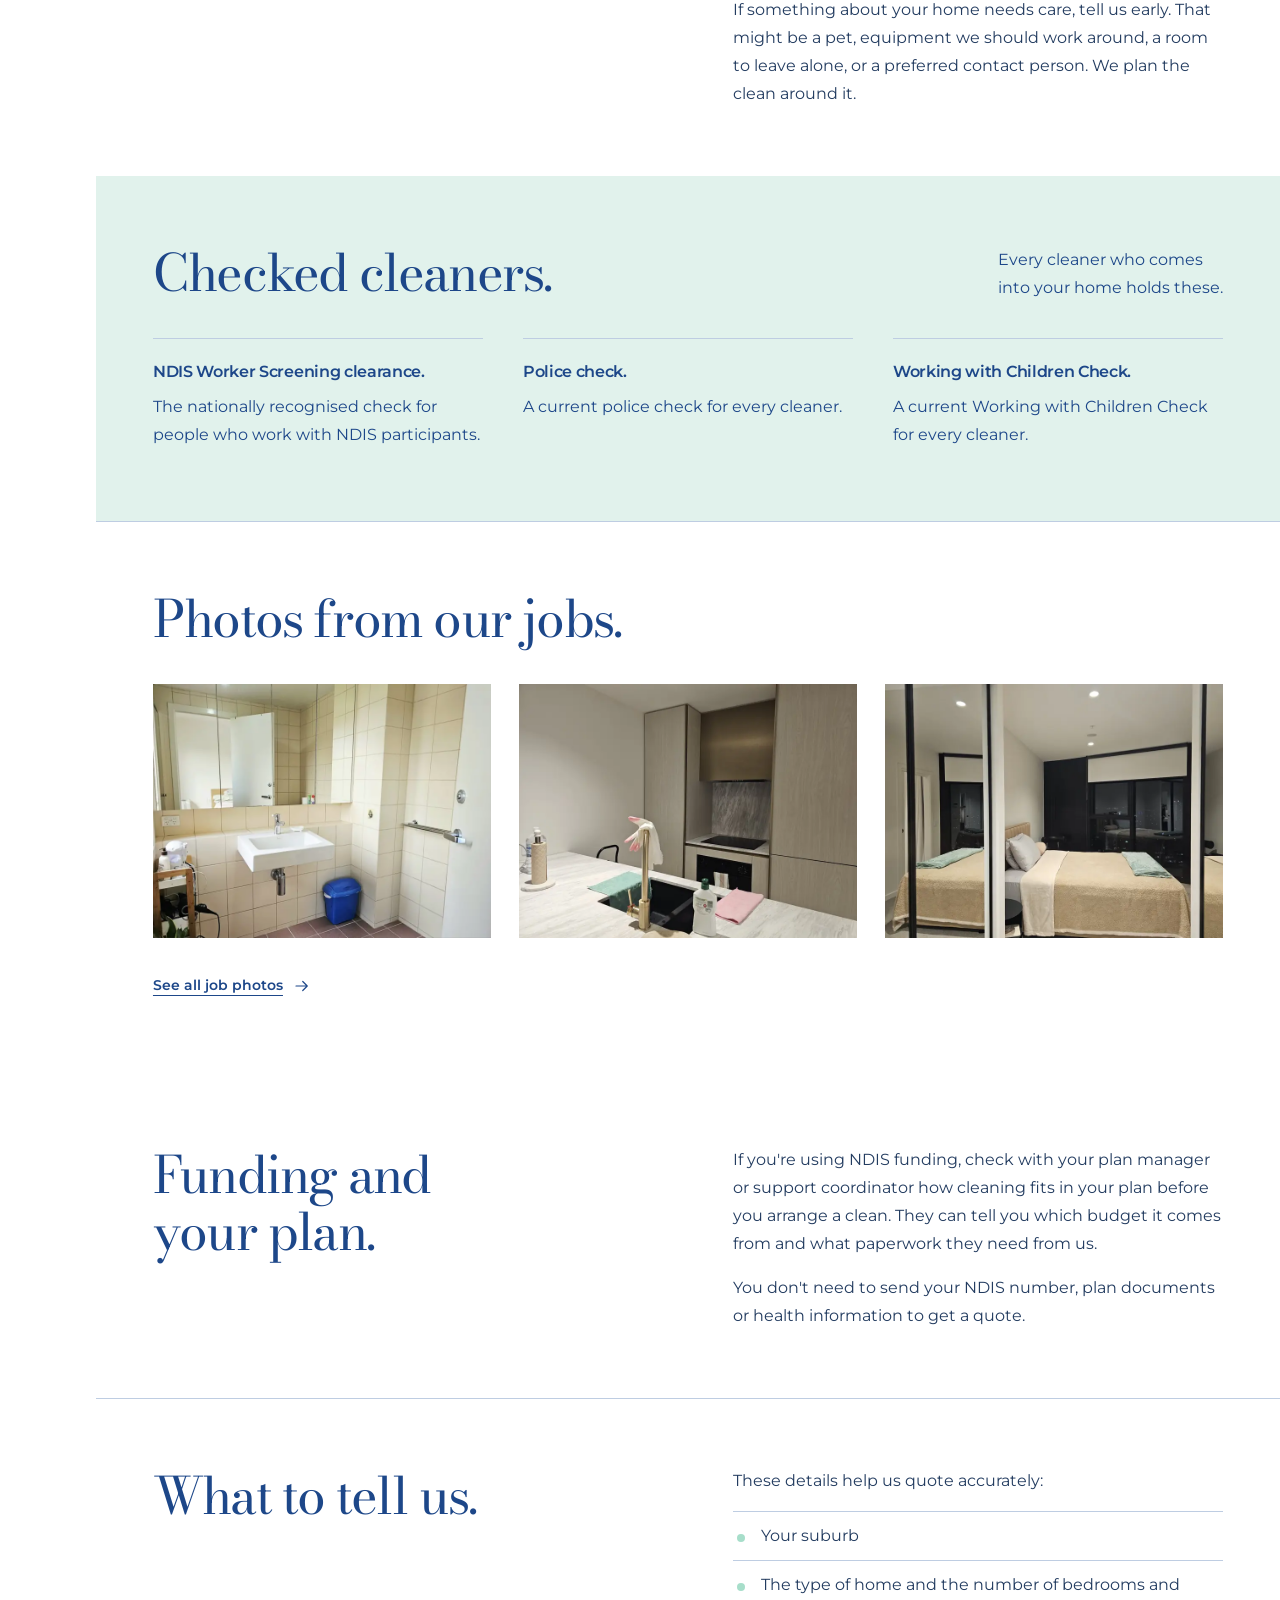
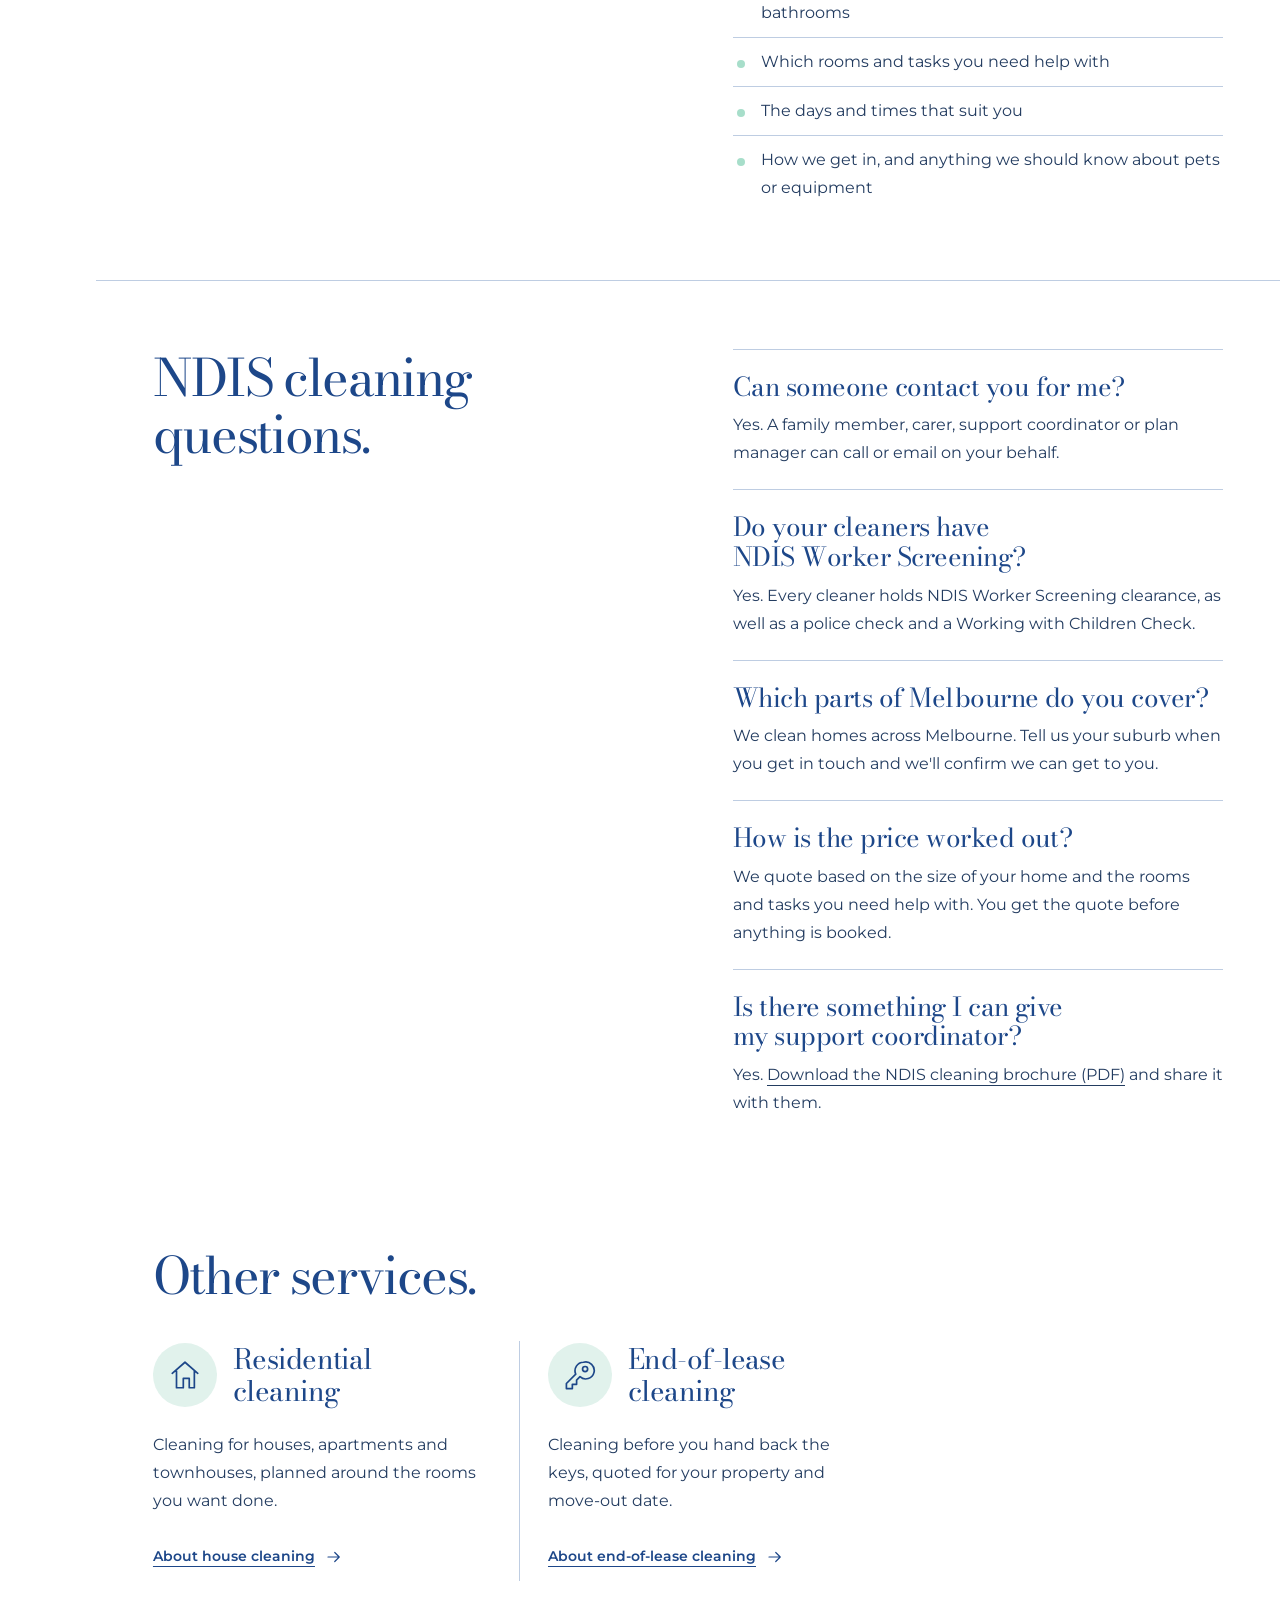
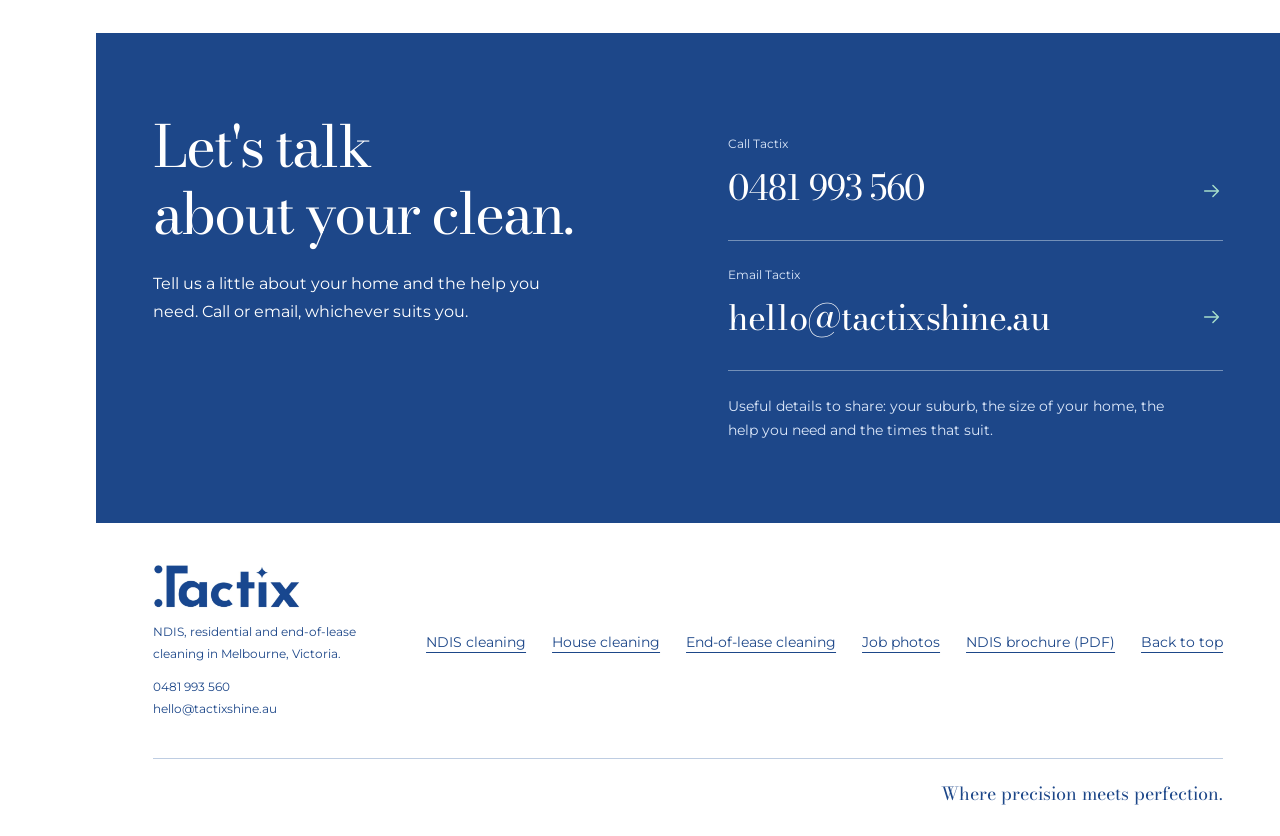
==== commit a69b073c: "update wording" ====
--- a/tactix-site/ndis-cleaning/index.html
+++ b/tactix-site/ndis-cleaning/index.html
@@ -82,7 +82,7 @@
           <nav class="breadcrumbs" aria-label="Breadcrumb"><ol><li><a href="../">Home</a></li><li aria-current="page">NDIS cleaning</li></ol></nav>
           <h1 id="hero-title"><span>NDIS cleaning</span><strong>in Melbourne.</strong></h1>
           <p class="hero-description">Home cleaning for NDIS participants, planned around your routine and the rooms you need help with.</p>
-          <p class="hero-note">Every cleaner holds NDIS Worker Screening clearance, a police check and a Working with Children Check.</p>
+          <p class="hero-note">Our team includes cleaners with NDIS Worker Screening clearance, police checks and Working with Children Checks.</p>
           <div class="hero-actions">
             <a class="button" href="tel:+61481993560">Call 0481 993 560 <svg class="arrow" aria-hidden="true"><use href="#arrow"/></svg></a>
             <a class="button button-outline" href="tactix-ndis-cleaning-brochure.pdf" download="Tactix-NDIS-cleaning-brochure.pdf">Download NDIS brochure</a>
